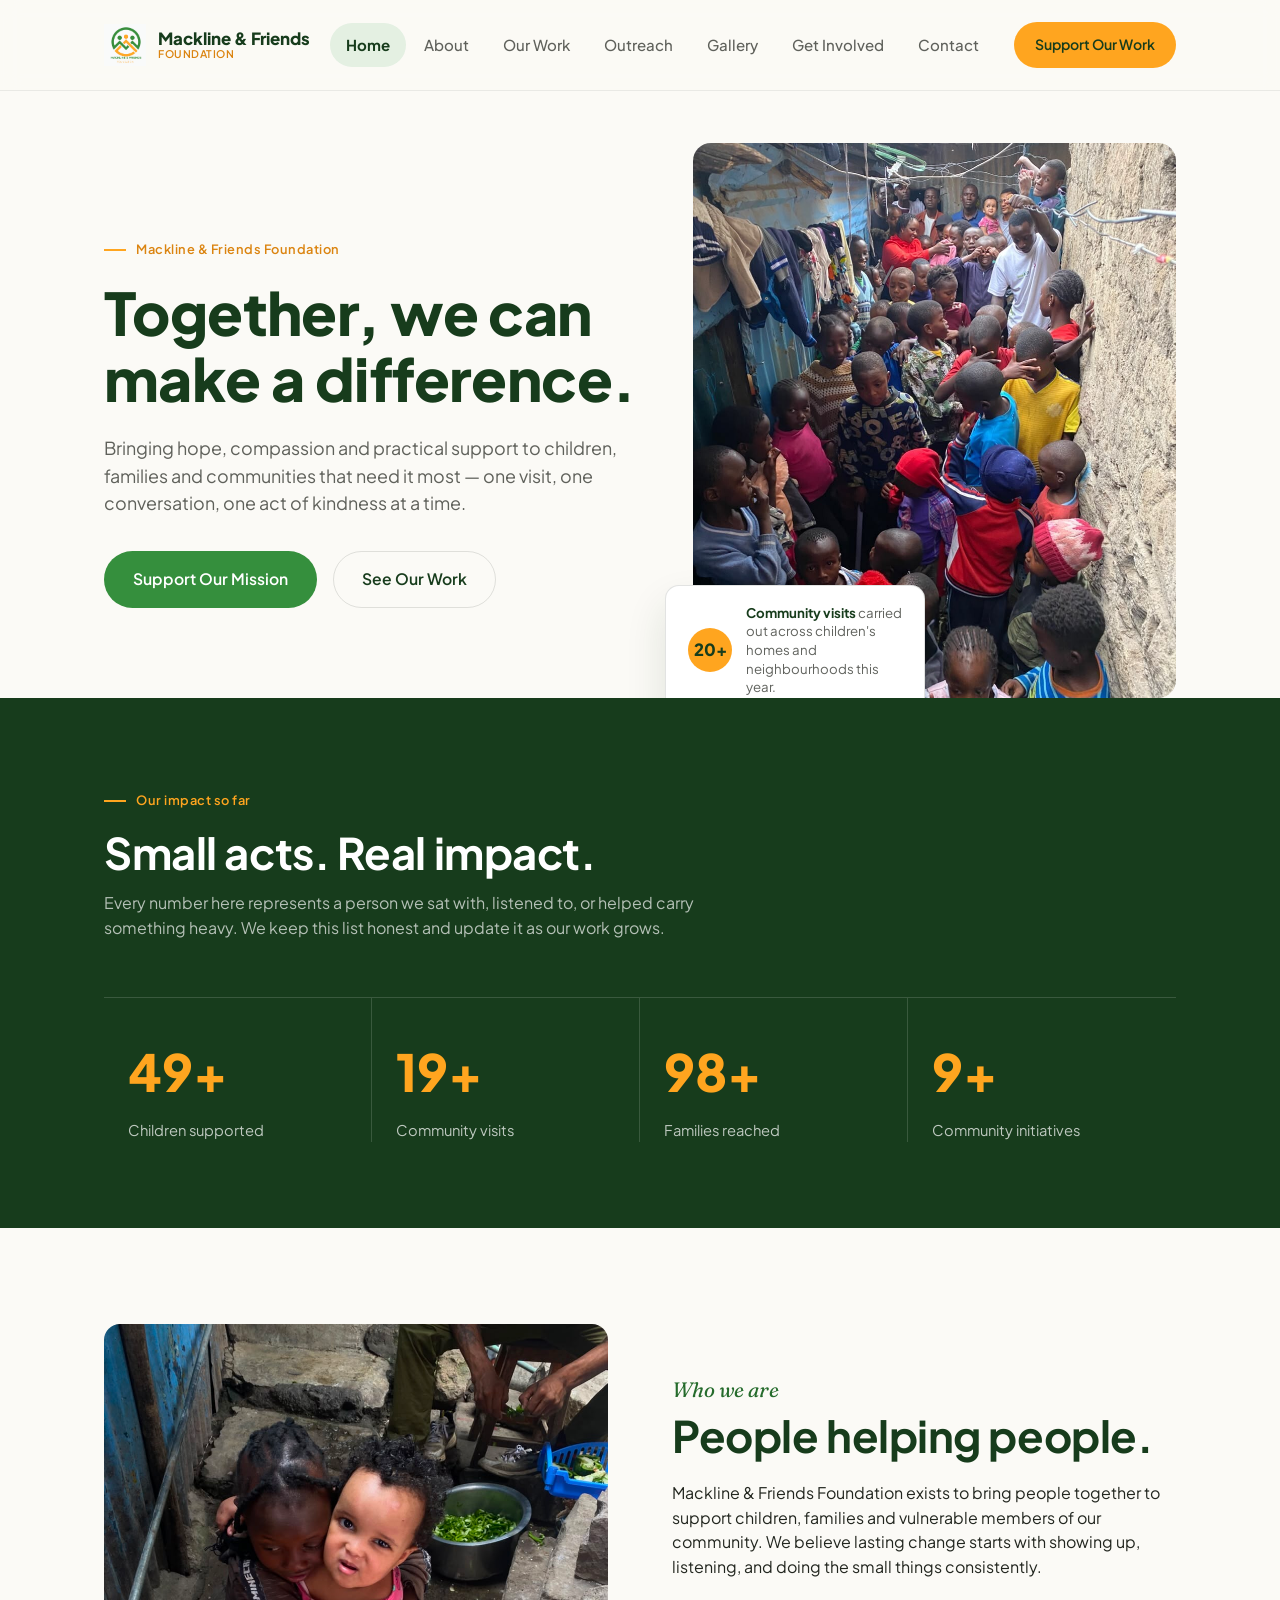
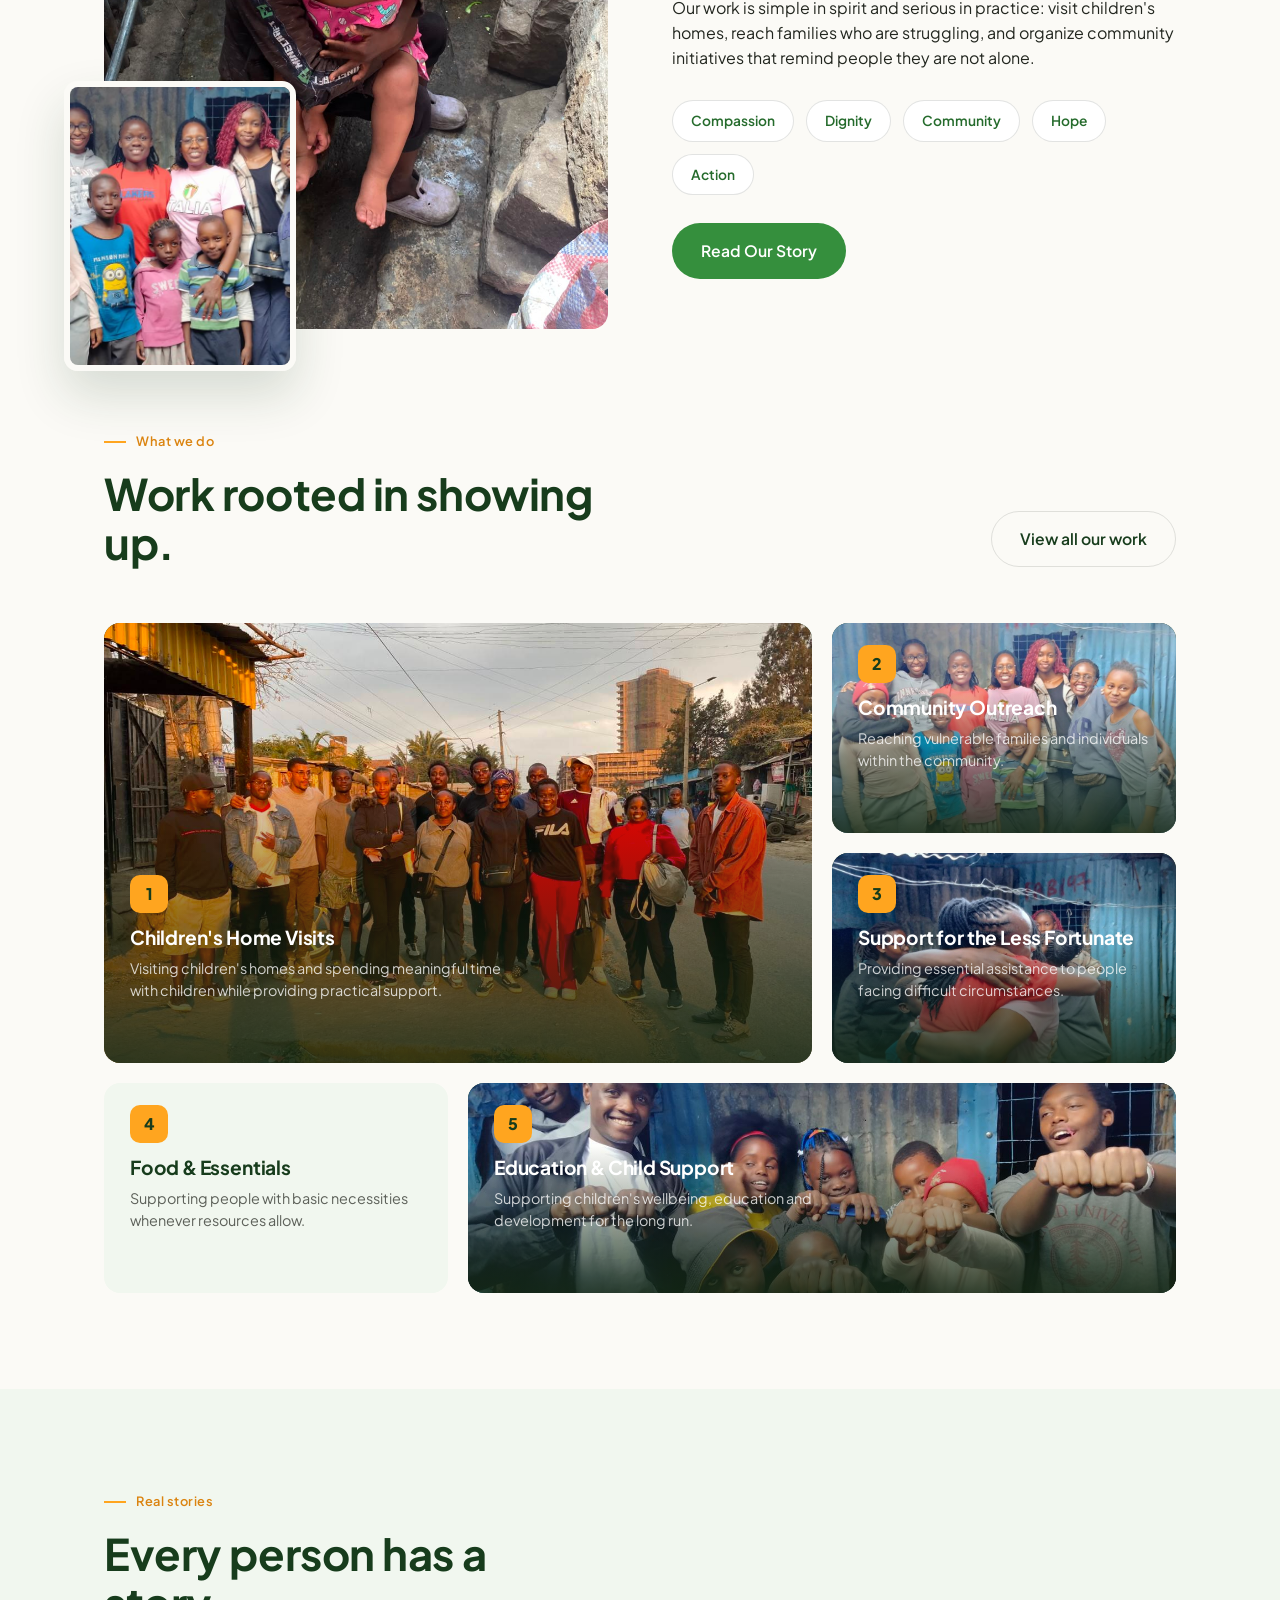
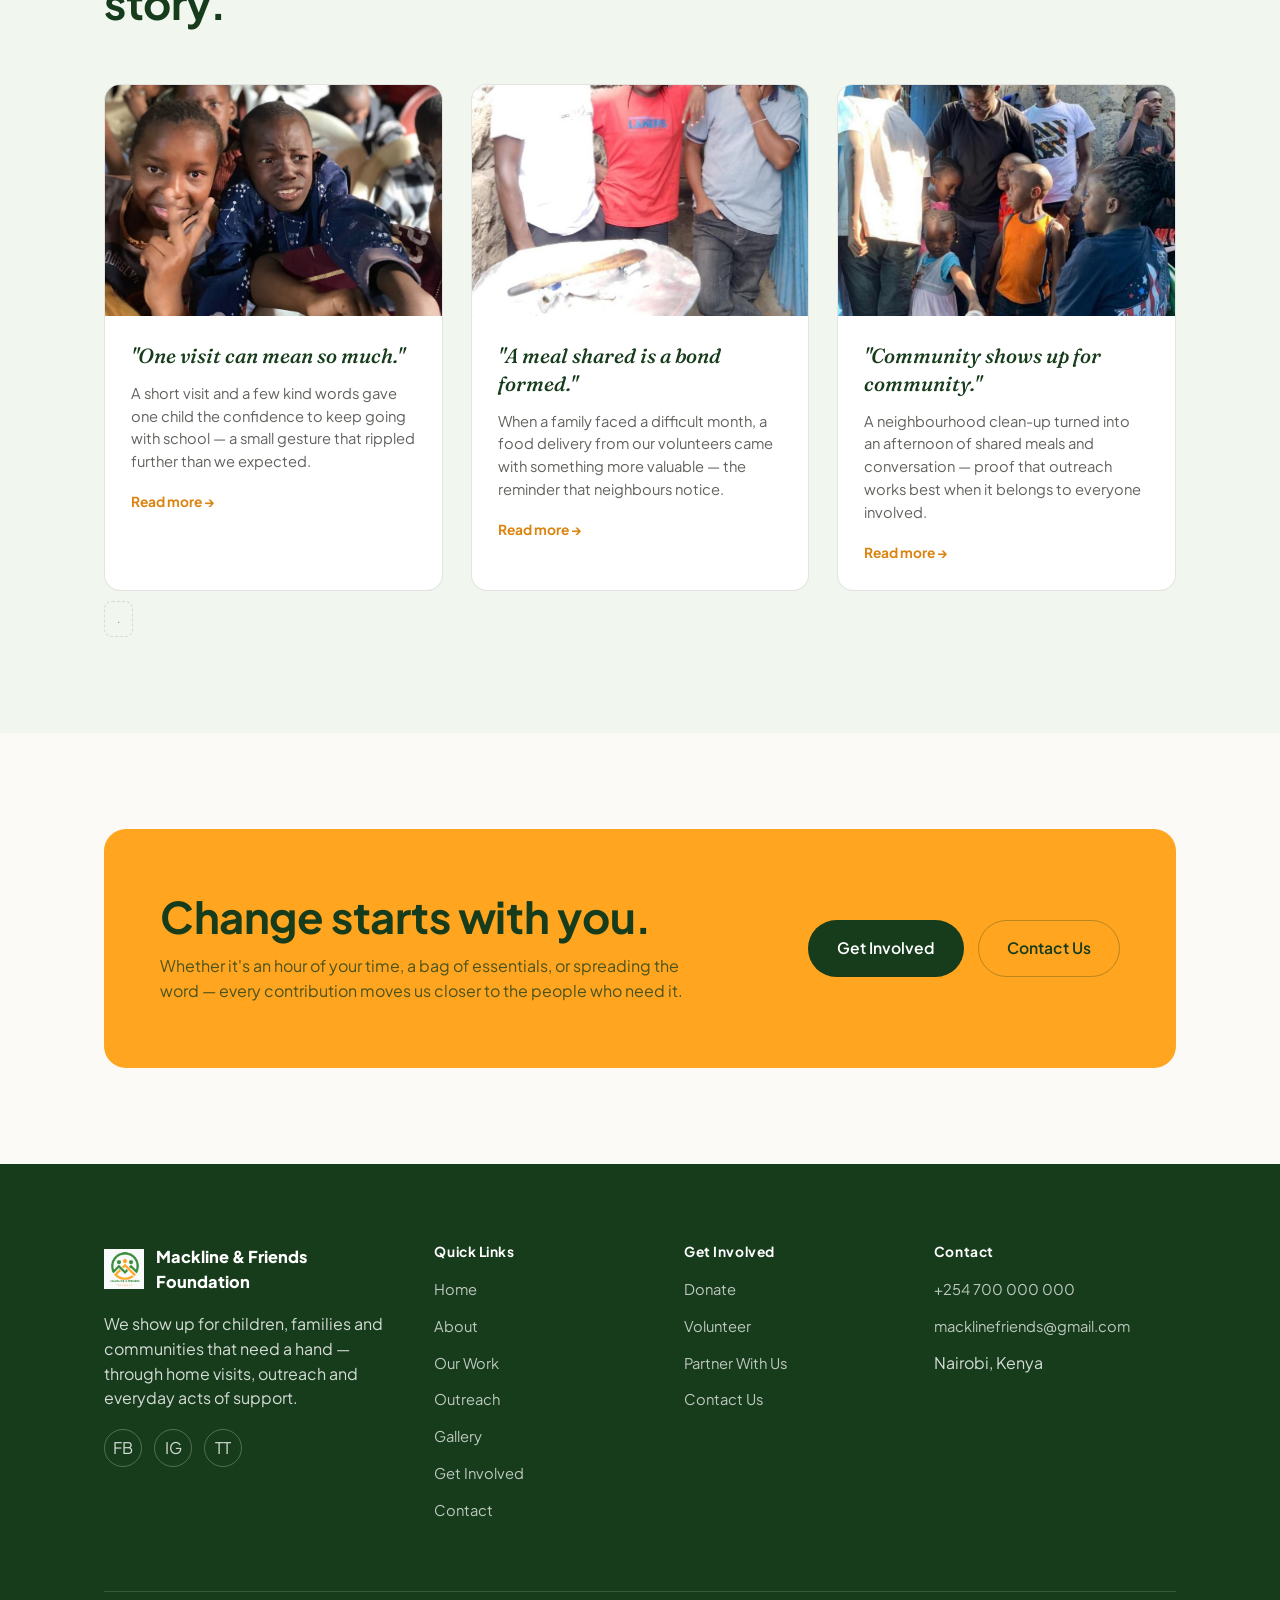
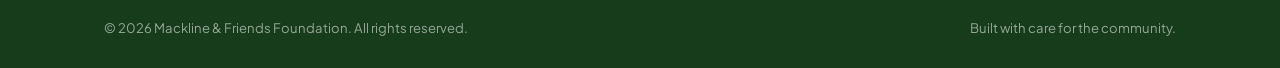
==== index.html @ 2b6ce31e "Add files via upload" ====
<!DOCTYPE html>
<html lang="en">
<head>
<meta charset="UTF-8">
<meta name="viewport" content="width=device-width, initial-scale=1.0">
<title>Mackline & Friends Foundation | Community Care in Kenya</title>
<meta name="description" content="Mackline & Friends Foundation visits children's homes, supports vulnerable families and organizes community outreach across Kenya. See how you can get involved.">
<meta property="og:title" content="Mackline & Friends Foundation | Community Care in Kenya">
<meta property="og:description" content="Mackline & Friends Foundation visits children's homes, supports vulnerable families and organizes community outreach across Kenya. See how you can get involved.">
<meta property="og:type" content="website">
<meta property="og:image" content="images/logo.png">
<link rel="icon" type="image/svg+xml" href="images/logo.png">
<link rel="preconnect" href="https://fonts.googleapis.com">
<link rel="preconnect" href="https://fonts.gstatic.com" crossorigin>
<link href="https://fonts.googleapis.com/css2?family=Plus+Jakarta+Sans:wght@400;500;600;700;800&family=Fraunces:ital,wght@0,500;1,500&display=swap" rel="stylesheet">
<link rel="stylesheet" href="css/style.css">
<link rel="stylesheet" href="css/responsive.css">
</head>
<body>
<a href="#main" class="skip-link">Skip to main content</a>
<header class="site-header">
<div class="nav-row">
<a href="index.html" class="brand" aria-label="Mackline and Friends Foundation home">
<img src="images/logo.png" alt="Mackline and Friends Foundation logo">
<span class="brand-text">Mackline &amp; Friends<small>FOUNDATION</small></span>
</a>
<nav class="nav-links" aria-label="Primary">
<a href="index.html" class="active" aria-current="page">Home</a>
<a href="about.html">About</a>
<a href="work.html">Our Work</a>
<a href="outreach.html">Outreach</a>
<a href="gallery.html">Gallery</a>
<a href="get-involved.html">Get Involved</a>
<a href="contact.html">Contact</a>

</nav>
<div class="nav-right">
<a href="get-involved.html" class="btn btn-accent btn-sm">Support Our Work</a>
<button class="hamburger" aria-label="Open menu" aria-expanded="false" aria-controls="mobile-nav">
<span></span><span></span><span></span>
</button>
</div>
</div>
</header>
<nav class="mobile-nav" id="mobile-nav" aria-label="Mobile">
<a href="index.html" class="active">Home</a>
<a href="about.html">About</a>
<a href="work.html">Our Work</a>
<a href="outreach.html">Outreach</a>
<a href="gallery.html">Gallery</a>
<a href="get-involved.html">Get Involved</a>
<a href="contact.html">Contact</a>

<a href="get-involved.html" class="btn btn-accent">Support Our Work</a>
</nav>

<main id="main">

<section class="hero">
<div class="container hero-grid">
<div class="hero-copy reveal">
<span class="eyebrow">Mackline &amp; Friends Foundation</span>
<h1>Together, we can make a difference.</h1>
<p class="lede">Bringing hope, compassion and practical support to children, families and communities that need it most &mdash; one visit, one conversation, one act of kindness at a time.</p>
<div class="hero-actions">
<a href="get-involved.html" class="btn btn-primary">Support Our Mission</a>
<a href="work.html" class="btn btn-outline">See Our Work</a>
</div>
</div>
<div class="hero-media reveal reveal-delay-1">
<div class="frame">
<img src="images/home-children.jpg" alt="Volunteers spending time with children during a community visit" loading="eager">
</div>
<div class="hero-tick">
<span class="dot">20+</span>
<p><strong>Community visits</strong> carried out across children's homes and neighbourhoods this year.</p>
</div>
</div>
</div>
</section>

<section class="stats-band">
<div class="container">
<div class="stats-head reveal">
<span class="eyebrow">Our impact so far</span>
<h2>Small acts. Real impact.</h2>
<p>Every number here represents a person we sat with, listened to, or helped carry something heavy. We keep this list honest and update it as our work grows.</p>
</div>
<div class="stats-grid">
<div class="stat reveal"><div class="num"><span data-count="50" data-suffix="+">0</span></div><div class="label">Children supported</div></div>
<div class="stat reveal reveal-delay-1"><div class="num"><span data-count="20" data-suffix="+">0</span></div><div class="label">Community visits</div></div>
<div class="stat reveal reveal-delay-2"><div class="num"><span data-count="100" data-suffix="+">0</span></div><div class="label">Families reached</div></div>
<div class="stat reveal reveal-delay-3"><div class="num"><span data-count="10" data-suffix="+">0</span></div><div class="label">Community initiatives</div></div>
</div>
</div>
</section>

<section class="section-pad">
<div class="container split media-right">
<div class="split-media reveal">
<div class="img-a"><img src="images/who we are.jpeg" alt="Foundation volunteers sitting together with children"></div>
<div class="img-b"><img src="images/about secondary.jpeg" alt="Volunteer distributing supplies in the community"></div>
</div>
<div class="split-copy reveal reveal-delay-1">
<span class="kicker">Who we are</span>
<h2>People helping people.</h2>
<p>Mackline &amp; Friends Foundation exists to bring people together to support children, families and vulnerable members of our community. We believe lasting change starts with showing up, listening, and doing the small things consistently.</p>
<p>Our work is simple in spirit and serious in practice: visit children's homes, reach families who are struggling, and organize community initiatives that remind people they are not alone.</p>
<div class="values-row">
<span class="value-chip">Compassion</span>
<span class="value-chip">Dignity</span>
<span class="value-chip">Community</span>
<span class="value-chip">Hope</span>
<span class="value-chip">Action</span>
</div>
<a href="about.html" class="btn btn-primary">Read Our Story</a>
</div>
</div>
</section>

<section class="section-pad" style="padding-top:0;">
<div class="container">
<div class="section-head reveal">
<div>
<span class="eyebrow">What we do</span>
<h2>Work rooted in showing up.</h2>
</div>
<a href="work.html" class="btn btn-outline">View all our work</a>
</div>
<div class="work-grid reveal reveal-delay-1">
<a href="outreach.html" class="work-card span-4 tall">
<img src="images/childrens home visit.jpg" alt="Volunteer visiting a children's home">
<div class="wc-inner">
<div class="wc-icon">1</div>
<h3>Children's Home Visits</h3>
<p>Visiting children's homes and spending meaningful time with children while providing practical support.</p>
<span class="wc-link">Learn more &rarr;</span>
</div>
</a>
<a href="work.html" class="work-card span-2">
<img src="images/community outreach one.jpeg" alt="Community outreach gathering">
<div class="wc-inner">
<div class="wc-icon">2</div>
<h3>Community Outreach</h3>
<p>Reaching vulnerable families and individuals within the community.</p>
<span class="wc-link">Learn more &rarr;</span>
</div>
</a>
<a href="work.html" class="work-card span-2">
<img src="images/support for the.jpeg" alt="Volunteer supporting a family">
<div class="wc-inner">
<div class="wc-icon">3</div>
<h3>Support for the Less Fortunate</h3>
<p>Providing essential assistance to people facing difficult circumstances.</p>
<span class="wc-link">Learn more &rarr;</span>
</div>
</a>
<a href="work.html" class="work-card span-2 light">
<div class="wc-inner">
<div class="wc-icon">4</div>
<h3>Food &amp; Essentials</h3>
<p>Supporting people with basic necessities whenever resources allow.</p>
<span class="wc-link">Learn more &rarr;</span>
</div>
</a>
<a href="work.html" class="work-card span-4">
<img src="images/education.jpeg" alt="Children studying together">
<div class="wc-inner">
<div class="wc-icon">5</div>
<h3>Education &amp; Child Support</h3>
<p>Supporting children's wellbeing, education and development for the long run.</p>
<span class="wc-link">Learn more &rarr;</span>
</div>
</a>
</div>
</div>
</section>

<section class="section-pad" style="background:var(--green-050); padding-top:96px;">
<div class="container">
<div class="section-head reveal">
<div>
<span class="eyebrow">Real stories</span>
<h2>Every person has a story.</h2>
</div>
</div>
<div class="stories reveal reveal-delay-1">
<article class="story-card">
<div class="story-img"><img src="images/school supply.jpeg" alt="A child receiving school supplies"></div>
<div class="story-body">
<p class="story-quote voice">"One visit can mean so much."</p>
<p class="story-text">A short visit and a few kind words gave one child the confidence to keep going with school &mdash; a small gesture that rippled further than we expected.</p>
<a href="outreach.html" class="story-read">Read more &rarr;</a>
</div>
</article>
<article class="story-card">
<div class="story-img"><img src="images/food.jpeg" alt="Volunteers delivering food supplies"></div>
<div class="story-body">
<p class="story-quote voice">"A meal shared is a bond formed."</p>
<p class="story-text">When a family faced a difficult month, a food delivery from our volunteers came with something more valuable &mdash; the reminder that neighbours notice.</p>
<a href="outreach.html" class="story-read">Read more &rarr;</a>
</div>
</article>
<article class="story-card">
<div class="story-img"><img src="images/members.jpeg" alt="Community members at an outreach event"></div>
<div class="story-body">
<p class="story-quote voice">"Community shows up for community."</p>
<p class="story-text">A neighbourhood clean-up turned into an afternoon of shared meals and conversation &mdash; proof that outreach works best when it belongs to everyone involved.</p>
<a href="outreach.html" class="story-read">Read more &rarr;</a>
</div>
</article>
</div>
<p class="placeholder-note">.</p>
</div>
</section>

<section class="section-pad">
<div class="container">
<div class="cta-band reveal">
<div>
<h2>Change starts with you.</h2>
<p>Whether it's an hour of your time, a bag of essentials, or spreading the word &mdash; every contribution moves us closer to the people who need it.</p>
</div>
<div class="cta-band-actions">
<a href="get-involved.html" class="btn btn-primary">Get Involved</a>
<a href="contact.html" class="btn btn-outline">Contact Us</a>
</div>
</div>
</div>
</section>

</main>
<footer class="site-footer">
<div class="container">
<div class="footer-grid">
<div>
<div class="footer-brand">
<img src="images/logo.png" alt="Mackline and Friends Foundation logo">
<span>Mackline &amp; Friends Foundation</span>
</div>
<p>We show up for children, families and communities that need a hand &mdash; through home visits, outreach and everyday acts of support.</p>
<div class="footer-social">
<a href="https://www.facebook.com/profile.php?id=61593117765212" aria-label="Facebook">FB</a>
<a href="https://www.instagram.com/macklineandfriends/?hl=en" aria-label="Instagram">IG</a>
<a href="https://www.tiktok.com/@mackline.friends" aria-label="TikTok">TT</a>
</div>
</div>
<div class="footer-col">
<h4>Quick Links</h4>
<ul>
<li><a href="index.html">Home</a></li>
<li><a href="about.html">About</a></li>
<li><a href="work.html">Our Work</a></li>
<li><a href="outreach.html">Outreach</a></li>
<li><a href="gallery.html">Gallery</a></li>
<li><a href="get-involved.html">Get Involved</a></li>
<li><a href="contact.html">Contact</a></li>
</ul>
</div>
<div class="footer-col">
<h4>Get Involved</h4>
<ul>
<li><a href="get-involved.html">Donate</a></li>
<li><a href="get-involved.html">Volunteer</a></li>
<li><a href="get-involved.html">Partner With Us</a></li>
<li><a href="contact.html">Contact Us</a></li>
</ul>
</div>
<div class="footer-col">
<h4>Contact</h4>
<ul>
<li><a href="tel:+254700000000">+254 700 000 000</a></li>
<li><a href="mailto:macklinefriends@gmail.com">macklinefriends@gmail.com</a></li>
<li>Nairobi, Kenya</li>
</ul>
</div>
</div>
<div class="footer-bottom">
<span>&copy; 2026 Mackline &amp; Friends Foundation. All rights reserved.</span>
<span>Built with care for the community.</span>
</div>
</div>
</footer>
<script src="js/main.js"></script>
<script src="js/animations.js"></script>
</body>
</html>
---- css/style.css ----
/* ==========================================================================
   MACKLINE & FRIENDS FOUNDATION — DESIGN SYSTEM
   ========================================================================== */

:root{
  /* Brand colors, drawn from the foundation logo */
  --green-900:#173C1C;
  --green-700:#256B2C;
  --green:#358F3D;
  --green-500:#4CA854;
  --green-100:#E4F0E2;
  --green-050:#F1F7EF;

  --orange:#FFA51F;
  --orange-600:#DB8410;
  --orange-100:#FFF0DA;

  --cream:#FBFAF6;
  --white:#FFFFFF;
  --charcoal:#22261F;
  --charcoal-70:rgba(34,38,31,.72);
  --charcoal-55:rgba(34,38,31,.56);
  --line:rgba(34,38,31,.13);
  --line-soft:rgba(34,38,31,.08);

  --font: 'Plus Jakarta Sans', -apple-system, BlinkMacSystemFont, 'Segoe UI', sans-serif;
  --font-voice: 'Fraunces', Georgia, serif;

  --container: 1200px;
  --gutter: clamp(24px, 5vw, 64px);

  --ease: cubic-bezier(.22,.68,.24,1);
}

*,*::before,*::after{ box-sizing:border-box; }
html{ scroll-behavior:smooth; }
@media (prefers-reduced-motion: reduce){
  html{ scroll-behavior:auto; }
  *,*::before,*::after{ animation-duration:.001ms !important; animation-iteration-count:1 !important; transition-duration:.001ms !important; scroll-behavior:auto !important; }
}

body{
  margin:0;
  font-family:var(--font);
  color:var(--charcoal);
  background:var(--cream);
  -webkit-font-smoothing:antialiased;
  line-height:1.55;
}

img{ max-width:100%; display:block; }
a{ color:inherit; text-decoration:none; }
button{ font-family:inherit; cursor:pointer; }
ul{ list-style:none; margin:0; padding:0; }

.container{
  max-width:var(--container);
  margin:0 auto;
  padding:0 var(--gutter);
}

/* Focus states — accessibility */
a:focus-visible,
button:focus-visible,
input:focus-visible,
textarea:focus-visible,
select:focus-visible{
  outline:2px solid var(--green);
  outline-offset:3px;
  border-radius:2px;
}

.skip-link{
  position:absolute;
  left:-999px;
  top:0;
  background:var(--green-900);
  color:var(--white);
  padding:12px 20px;
  z-index:999;
}
.skip-link:focus{ left:12px; top:12px; }

/* ---------- Typography ---------- */
h1,h2,h3,h4{
  margin:0;
  font-weight:700;
  letter-spacing:-0.01em;
  color:var(--green-900);
  line-height:1.12;
}
h1{ font-size:clamp(2.4rem, 4.6vw, 4.1rem); font-weight:800; }
h2{ font-size:clamp(1.9rem, 3.4vw, 2.75rem); }
h3{ font-size:1.35rem; }
p{ margin:0; }

.lede{
  font-size:clamp(1.05rem, 1.4vw, 1.2rem);
  color:var(--charcoal-70);
  max-width:52ch;
}

.eyebrow{
  display:inline-flex;
  align-items:center;
  gap:10px;
  font-size:.8rem;
  font-weight:600;
  letter-spacing:.04em;
  color:var(--orange-600);
  margin-bottom:18px;
}
.eyebrow::before{
  content:"";
  width:22px;
  height:2px;
  background:var(--orange);
  display:inline-block;
}

.voice{
  font-family:var(--font-voice);
  font-weight:500;
  font-style:italic;
  color:var(--green-900);
}

/* ---------- Buttons ---------- */
.btn{
  display:inline-flex;
  align-items:center;
  gap:10px;
  padding:15px 28px;
  border-radius:999px;
  font-weight:600;
  font-size:.98rem;
  border:1.5px solid transparent;
  transition:transform .25s var(--ease), background .25s var(--ease), border-color .25s var(--ease), color .25s var(--ease);
  white-space:nowrap;
}
.btn-primary{
  background:var(--green);
  color:var(--white);
}
.btn-primary:hover{ background:var(--green-700); transform:translateY(-2px); }

.btn-accent{
  background:var(--orange);
  color:var(--green-900);
}
.btn-accent:hover{ background:var(--orange-600); color:var(--white); transform:translateY(-2px); }

.btn-outline{
  background:transparent;
  color:var(--green-900);
  border-color:var(--line);
}
.btn-outline:hover{ border-color:var(--green); color:var(--green-700); }

.btn-ghost-light{
  background:transparent;
  color:var(--white);
  border-color:rgba(255,255,255,.5);
}
.btn-ghost-light:hover{ border-color:#fff; background:rgba(255,255,255,.1); }

.btn-sm{ padding:11px 20px; font-size:.88rem; }

/* ---------- Header / Nav ---------- */
.site-header{
  position:sticky;
  top:0;
  z-index:200;
  background:rgba(251,250,246,.9);
  backdrop-filter:blur(10px);
  border-bottom:1px solid var(--line-soft);
  transition:padding .3s var(--ease), box-shadow .3s var(--ease);
}
.site-header.scrolled{
  box-shadow:0 6px 24px rgba(23,60,28,.06);
}
.nav-row{
  display:flex;
  align-items:center;
  justify-content:space-between;
  padding:22px var(--gutter);
  max-width:var(--container);
  margin:0 auto;
  transition:padding .3s var(--ease);
}
.site-header.scrolled .nav-row{ padding-top:13px; padding-bottom:13px; }

.brand{
  display:flex;
  align-items:center;
  gap:12px;
  font-weight:800;
  font-size:1.05rem;
  color:var(--green-900);
}
.brand img{ height:42px; width:auto; transition:height .3s var(--ease); }
.site-header.scrolled .brand img{ height:34px; }
.brand-text{ line-height:1.15; }
.brand-text small{ display:block; font-size:.66rem; font-weight:600; letter-spacing:.05em; color:var(--orange-600); }

.nav-links{
  display:flex;
  align-items:center;
  gap:2px;
}
.nav-links a{
  padding:10px 16px;
  font-size:.94rem;
  font-weight:500;
  color:var(--charcoal-70);
  border-radius:999px;
  position:relative;
  transition:color .25s var(--ease), background .25s var(--ease);
}
.nav-links a:hover{ color:var(--green-900); background:var(--green-050); }
.nav-links a.active{ color:var(--green-900); font-weight:700; background:var(--green-100); }

.nav-right{ display:flex; align-items:center; gap:18px; }

.hamburger{
  display:none;
  flex-direction:column;
  justify-content:center;
  gap:5px;
  width:44px; height:44px;
  border:1px solid var(--line);
  border-radius:10px;
  background:var(--white);
}
.hamburger span{
  width:20px; height:2px; background:var(--green-900);
  margin:0 auto;
  transition:transform .3s var(--ease), opacity .3s var(--ease);
}
.hamburger.open span:nth-child(1){ transform:translateY(7px) rotate(45deg); }
.hamburger.open span:nth-child(2){ opacity:0; }
.hamburger.open span:nth-child(3){ transform:translateY(-7px) rotate(-45deg); }

.mobile-nav{
  display:none;
  position:fixed;
  inset:0;
  z-index:190;
  background:var(--green-900);
  transform:translateX(100%);
  transition:transform .45s var(--ease);
  padding:110px 36px 40px;
}
.mobile-nav.open{ transform:translateX(0); }
.mobile-nav a{
  display:block;
  font-size:1.6rem;
  font-weight:700;
  color:var(--white);
  padding:14px 0;
  border-bottom:1px solid rgba(255,255,255,.12);
  opacity:0;
  transform:translateY(14px);
  transition:opacity .5s var(--ease), transform .5s var(--ease);
}
.mobile-nav.open a{ opacity:1; transform:translateY(0); }
.mobile-nav a:nth-child(1){ transition-delay:.06s; }
.mobile-nav a:nth-child(2){ transition-delay:.11s; }
.mobile-nav a:nth-child(3){ transition-delay:.16s; }
.mobile-nav a:nth-child(4){ transition-delay:.21s; }
.mobile-nav a:nth-child(5){ transition-delay:.26s; }
.mobile-nav a:nth-child(6){ transition-delay:.31s; }
.mobile-nav a:nth-child(7){ transition-delay:.36s; }
.mobile-nav .btn{ margin-top:24px; }

/* ---------- Reveal on scroll ---------- */
.reveal{
  opacity:0;
  transform:translateY(28px);
  transition:opacity .8s var(--ease), transform .8s var(--ease);
}
.reveal.in{ opacity:1; transform:translateY(0); }
.reveal-delay-1{ transition-delay:.1s; }
.reveal-delay-2{ transition-delay:.2s; }
.reveal-delay-3{ transition-delay:.3s; }

/* ---------- Page hero (interior pages) ---------- */
.page-hero{
  padding:64px 0 56px;
  border-bottom:1px solid var(--line-soft);
  background:
    radial-gradient(520px 260px at 92% -10%, var(--green-100), transparent 70%);
}
.page-hero .eyebrow{ margin-bottom:14px; }
.page-hero h1{ max-width:16ch; }
.page-hero .lede{ margin-top:18px; }
.breadcrumb{
  display:flex; gap:8px; align-items:center;
  font-size:.85rem; color:var(--charcoal-55); margin-bottom:22px;
}
.breadcrumb a:hover{ color:var(--green-700); }

/* ---------- Section spacing rhythm ---------- */
section{ position:relative; }
.section-pad{ padding:96px 0; }
.section-pad-sm{ padding:64px 0; }
.section-pad-lg{ padding:130px 0; }

.section-head{
  display:flex;
  align-items:flex-end;
  justify-content:space-between;
  gap:40px;
  margin-bottom:56px;
  flex-wrap:wrap;
}
.section-head h2{ max-width:16ch; }
.section-head .lede{ margin-top:14px; }

.divider{
  height:1px;
  background:linear-gradient(90deg, var(--line), transparent 80%);
  margin:0 0;
}

/* ---------- HERO (home) ---------- */
.hero{
  padding:52px 0 0;
  overflow:hidden;
}
.hero-grid{
  display:grid;
  grid-template-columns:1.05fr .95fr;
  gap:56px;
  align-items:center;
}
.hero-copy h1{ margin-top:2px; }
.hero-copy .lede{ margin:22px 0 34px; }
.hero-actions{ display:flex; gap:16px; flex-wrap:wrap; }

.hero-media{ position:relative; }
.hero-media .frame{
  position:relative;
  border-radius:18px;
  overflow:hidden;
  aspect-ratio:4/4.6;
}
.hero-media .frame img{ width:100%; height:100%; object-fit:cover; }
.hero-tick{
  position:absolute;
  bottom:-18px; left:-28px;
  background:var(--white);
  border:1px solid var(--line);
  border-radius:14px;
  padding:18px 22px;
  box-shadow:0 20px 40px rgba(23,60,28,.12);
  display:flex; align-items:center; gap:14px;
  max-width:260px;
}
.hero-tick .dot{
  width:44px; height:44px; border-radius:50%;
  background:var(--orange);
  flex-shrink:0;
  display:flex; align-items:center; justify-content:center;
  font-weight:800; color:var(--green-900); font-size:1.05rem;
}
.hero-tick p{ font-size:.83rem; color:var(--charcoal-70); line-height:1.4; }
.hero-tick strong{ color:var(--green-900); }

.hero-mark{
  position:absolute;
  top:26px; right:-14px;
  width:96px; height:96px;
  opacity:.9;
}

/* ---------- Stats ---------- */
.stats-band{
  background:var(--green-900);
  color:var(--white);
  padding:86px 0;
  position:relative;
}
.stats-head{ max-width:640px; margin-bottom:56px; }
.stats-head .eyebrow{ color:var(--orange); }
.stats-head .eyebrow::before{ background:var(--orange); }
.stats-head h2{ color:var(--white); }
.stats-head p{ color:rgba(255,255,255,.68); margin-top:14px; }

.stats-grid{
  display:grid;
  grid-template-columns:repeat(4,1fr);
  gap:0;
  border-top:1px solid rgba(255,255,255,.15);
}
.stat{
  padding:34px 24px 0;
  border-right:1px solid rgba(255,255,255,.15);
}
.stat:last-child{ border-right:none; }
.stat .num{
  font-size:clamp(2.4rem,4vw,3.4rem);
  font-weight:800;
  color:var(--orange);
  display:flex;
  align-items:baseline;
  gap:2px;
}
.stat .label{
  margin-top:8px;
  font-size:.92rem;
  color:rgba(255,255,255,.72);
}

/* ---------- About / editorial split ---------- */
.split{
  display:grid;
  grid-template-columns:1fr 1fr;
  gap:64px;
  align-items:center;
}
.split-media{ position:relative; }
.split-media .img-a{
  border-radius:16px;
  overflow:hidden;
  aspect-ratio:5/6;
}
.split-media .img-a img{ width:100%; height:100%; object-fit:cover; }
.split-media .img-b{
  position:absolute;
  width:46%;
  border-radius:14px;
  overflow:hidden;
  border:6px solid var(--cream);
  box-shadow:0 24px 50px rgba(23,60,28,.16);
  aspect-ratio:4/5;
}
.split-media .img-b img{ width:100%; height:100%; object-fit:cover; }
.split.media-right .img-b{ bottom:-42px; left:-40px; }
.split.media-left .img-b{ bottom:-42px; right:-40px; }

.split-copy .kicker{
  font-family:var(--font-voice);
  font-style:italic;
  font-size:1.3rem;
  color:var(--green-700);
  margin-bottom:6px;
  display:block;
}
.split-copy h2{ margin-bottom:20px; }
.split-copy p + p{ margin-top:16px; }
.split-copy .btn{ margin-top:28px; }

.values-row{
  display:flex;
  flex-wrap:wrap;
  gap:12px;
  margin-top:30px;
}
.value-chip{
  border:1px solid var(--line);
  border-radius:999px;
  padding:9px 18px;
  font-size:.86rem;
  font-weight:600;
  color:var(--green-700);
  background:var(--white);
}

/* ---------- Editorial work grid ---------- */
.work-grid{
  display:grid;
  grid-template-columns:repeat(6,1fr);
  grid-auto-rows:210px;
  gap:20px;
}
.work-card{
  position:relative;
  border-radius:16px;
  overflow:hidden;
  background:var(--green-900);
  color:var(--white);
  padding:26px;
  display:flex;
  flex-direction:column;
  justify-content:flex-end;
}
.work-card img{
  position:absolute; inset:0; width:100%; height:100%; object-fit:cover;
  transition:transform .7s var(--ease);
}
.work-card::after{
  content:"";
  position:absolute; inset:0;
  background:linear-gradient(180deg, rgba(23,60,28,0) 30%, rgba(20,40,20,.86) 100%);
}
.work-card:hover img{ transform:scale(1.06); }
.work-card .wc-inner{ position:relative; z-index:2; }
.work-card .wc-icon{
  width:38px; height:38px; border-radius:10px;
  background:var(--orange);
  display:flex; align-items:center; justify-content:center;
  margin-bottom:14px;
  color:var(--green-900);
  font-weight:800;
}
.work-card h3{ color:var(--white); font-size:1.2rem; margin-bottom:8px; }
.work-card p{ color:rgba(255,255,255,.78); font-size:.9rem; max-width:34ch; }
.work-card .wc-link{
  display:inline-flex; align-items:center; gap:6px;
  margin-top:14px; font-size:.84rem; font-weight:700; color:var(--orange);
  opacity:0; transform:translateY(6px);
  transition:opacity .3s var(--ease), transform .3s var(--ease);
}
.work-card:hover .wc-link{ opacity:1; transform:translateY(0); }

.work-card.span-4{ grid-column:span 4; }
.work-card.span-2{ grid-column:span 2; }
.work-card.span-3{ grid-column:span 3; }
.work-card.span-6{ grid-column:span 6; aspect-ratio:auto; }
.work-card.tall{ grid-row:span 2; }
.work-card.light{ background:var(--green-050); color:var(--green-900); }
.work-card.light::after{ display:none; }
.work-card.light h3{ color:var(--green-900); }
.work-card.light p{ color:var(--charcoal-70); }
.work-card.light .wc-link{ color:var(--green-700); }

/* ---------- Timeline (visits) ---------- */
.timeline{
  display:grid;
  grid-template-columns:repeat(5,1fr);
  gap:0;
  position:relative;
  margin-top:20px;
}
.timeline::before{
  content:"";
  position:absolute;
  top:22px; left:0; right:0;
  height:1px;
  background:var(--line);
}
.timeline-step{
  padding:0 20px 0 0;
  position:relative;
}
.timeline-step .t-num{
  width:44px; height:44px;
  border-radius:50%;
  background:var(--cream);
  border:1px solid var(--line);
  display:flex; align-items:center; justify-content:center;
  font-weight:800;
  color:var(--green-700);
  position:relative; z-index:2;
  margin-bottom:22px;
  transition:background .3s var(--ease), color .3s var(--ease), border-color .3s var(--ease);
}
.timeline-step.active .t-num{ background:var(--orange); color:var(--green-900); border-color:var(--orange); }
.timeline-step h4{ font-size:1.02rem; color:var(--green-900); margin-bottom:8px; font-weight:700; }
.timeline-step p{ font-size:.88rem; color:var(--charcoal-70); }

/* ---------- Story / impact cards ---------- */
.stories{
  display:grid;
  grid-template-columns:repeat(3,1fr);
  gap:28px;
}
.story-card{
  background:var(--white);
  border:1px solid var(--line);
  border-radius:16px;
  overflow:hidden;
  display:flex;
  flex-direction:column;
}
.story-card .story-img{ aspect-ratio:16/11; overflow:hidden; }
.story-card .story-img img{ width:100%; height:100%; object-fit:cover; }
.story-card .story-body{ padding:26px; }
.story-quote{
  font-family:var(--font-voice);
  font-style:italic;
  font-size:1.28rem;
  color:var(--green-900);
  line-height:1.35;
  margin-bottom:12px;
}
.story-card p.story-text{ color:var(--charcoal-70); font-size:.92rem; margin-bottom:16px; }
.story-read{ font-weight:700; font-size:.86rem; color:var(--orange-600); display:inline-flex; gap:6px; align-items:center; }
.story-read:hover{ color:var(--green-700); }

/* ---------- CTA band ---------- */
.cta-band{
  background:var(--orange);
  border-radius:22px;
  padding:64px 56px;
  display:flex;
  align-items:center;
  justify-content:space-between;
  gap:40px;
  flex-wrap:wrap;
}
.cta-band h2{ color:var(--green-900); max-width:16ch; }
.cta-band p{ margin-top:12px; color:rgba(23,60,28,.78); max-width:44ch; }
.cta-band-actions{ display:flex; gap:14px; flex-wrap:wrap; }
.cta-band .btn-primary{ background:var(--green-900); }
.cta-band .btn-primary:hover{ background:var(--green-700); }
.cta-band .btn-outline{ border-color:rgba(23,60,28,.3); color:var(--green-900); }

/* ---------- Get involved ways ---------- */
.ways-grid{
  display:grid;
  grid-template-columns:repeat(4,1fr);
  gap:1px;
  background:var(--line);
  border:1px solid var(--line);
  border-radius:16px;
  overflow:hidden;
}
.way-card{
  background:var(--white);
  padding:36px 28px;
  transition:background .3s var(--ease);
}
.way-card:hover{ background:var(--green-050); }
.way-num{ font-size:.8rem; font-weight:700; color:var(--orange-600); margin-bottom:20px; display:block; }
.way-card h3{ margin-bottom:10px; font-size:1.1rem; }
.way-card p{ font-size:.89rem; color:var(--charcoal-70); }

/* ---------- Footer ---------- */
.site-footer{
  background:var(--green-900);
  color:rgba(255,255,255,.82);
  padding:80px 0 30px;
}
.footer-grid{
  display:grid;
  grid-template-columns:1.4fr 1fr 1fr 1.2fr;
  gap:48px;
  padding-bottom:56px;
  border-bottom:1px solid rgba(255,255,255,.14);
}
.footer-brand{ display:flex; align-items:center; gap:12px; margin-bottom:18px; }
.footer-brand img{ height:40px; }
.footer-brand span{ font-weight:800; color:var(--white); font-size:1.02rem; }
.footer-col h4{ color:var(--white); font-size:.86rem; letter-spacing:.04em; margin-bottom:18px; }
.footer-col ul li{ margin-bottom:12px; }
.footer-col ul a{ font-size:.92rem; color:rgba(255,255,255,.72); transition:color .2s var(--ease); }
.footer-col ul a:hover{ color:var(--orange); }
.footer-social{ display:flex; gap:12px; margin-top:18px; }
.footer-social a{
  width:38px; height:38px; border-radius:50%;
  border:1px solid rgba(255,255,255,.25);
  display:flex; align-items:center; justify-content:center;
  transition:background .2s var(--ease), border-color .2s var(--ease);
}
.footer-social a:hover{ background:var(--orange); border-color:var(--orange); }
.footer-bottom{
  display:flex; justify-content:space-between; align-items:center;
  padding-top:26px; font-size:.82rem; color:rgba(255,255,255,.55);
  flex-wrap:wrap; gap:12px;
}

/* ---------- Donation / support section ---------- */
.support-panel{
  display:grid;
  grid-template-columns:1fr .85fr;
  gap:56px;
  align-items:center;
  background:var(--green-050);
  border-radius:22px;
  padding:56px;
}
.support-list{ margin-top:24px; display:grid; gap:12px; }
.support-list li{
  display:flex; align-items:flex-start; gap:12px;
  font-size:.94rem; color:var(--charcoal-70);
}
.support-list .chk{
  width:20px; height:20px; border-radius:50%;
  background:var(--green); color:var(--white);
  display:flex; align-items:center; justify-content:center;
  flex-shrink:0; font-size:.7rem; font-weight:800; margin-top:2px;
}
.support-note{
  background:var(--white);
  border:1px dashed var(--line);
  border-radius:14px;
  padding:22px;
  font-size:.85rem;
  color:var(--charcoal-55);
}
.support-note strong{ color:var(--green-700); display:block; margin-bottom:6px; }

/* ---------- Volunteer band ---------- */
.volunteer-band{
  display:grid;
  grid-template-columns:1fr 1fr;
  gap:0;
  border-radius:22px;
  overflow:hidden;
}
.volunteer-copy{ background:var(--green-900); color:var(--white); padding:64px 56px; display:flex; flex-direction:column; justify-content:center; }
.volunteer-copy h2{ color:var(--white); }
.volunteer-copy p{ color:rgba(255,255,255,.72); margin-top:16px; max-width:42ch; }
.volunteer-copy .btn{ margin-top:26px; align-self:flex-start; }
.volunteer-media{ position:relative; min-height:340px; }
.volunteer-media img{ width:100%; height:100%; object-fit:cover; position:absolute; inset:0; }

/* ---------- Gallery ---------- */
.gallery-filters{
  display:flex; flex-wrap:wrap; gap:10px;
  margin-bottom:40px;
}
.gfilter{
  padding:10px 20px;
  border-radius:999px;
  border:1px solid var(--line);
  font-size:.86rem; font-weight:600;
  color:var(--charcoal-70);
  background:var(--white);
  transition:all .25s var(--ease);
}
.gfilter:hover{ border-color:var(--green); color:var(--green-700); }
.gfilter.active{ background:var(--green-900); border-color:var(--green-900); color:var(--white); }

.masonry{
  columns:4 220px;
  column-gap:18px;
}
.g-item{
  break-inside:avoid;
  margin-bottom:18px;
  border-radius:12px;
  overflow:hidden;
  position:relative;
  cursor:pointer;
  background:var(--green-100);
}
.g-item img{ width:100%; display:block; transition:transform .5s var(--ease); }
.g-item:hover img{ transform:scale(1.05); }
.g-item .g-cap{
  position:absolute; left:0; right:0; bottom:0;
  padding:16px;
  background:linear-gradient(0deg, rgba(23,60,28,.85), transparent);
  color:var(--white);
  font-size:.82rem; font-weight:600;
  opacity:0; transform:translateY(8px);
  transition:opacity .3s var(--ease), transform .3s var(--ease);
}
.g-item:hover .g-cap{ opacity:1; transform:translateY(0); }
.g-item.hide{ display:none; }

.lightbox{
  position:fixed; inset:0; z-index:500;
  background:rgba(15,26,15,.94);
  display:flex; align-items:center; justify-content:center;
  opacity:0; visibility:hidden;
  transition:opacity .35s var(--ease);
  padding:40px;
}
.lightbox.open{ opacity:1; visibility:visible; }
.lightbox-inner{ max-width:900px; width:100%; text-align:center; }
.lightbox-inner img{ max-height:72vh; margin:0 auto; border-radius:10px; width:auto; }
.lightbox-cap{ color:rgba(255,255,255,.8); margin-top:16px; font-size:.92rem; }
.lightbox-close, .lightbox-prev, .lightbox-next{
  position:fixed;
  background:rgba(255,255,255,.08);
  border:1px solid rgba(255,255,255,.25);
  color:var(--white);
  border-radius:50%;
  width:48px; height:48px;
  display:flex; align-items:center; justify-content:center;
  font-size:1.1rem;
  transition:background .2s var(--ease);
}
.lightbox-close:hover, .lightbox-prev:hover, .lightbox-next:hover{ background:var(--orange); border-color:var(--orange); color:var(--green-900); }
.lightbox-close{ top:28px; right:28px; }
.lightbox-prev{ left:28px; top:50%; transform:translateY(-50%); }
.lightbox-next{ right:28px; top:50%; transform:translateY(-50%); }

/* ---------- Contact page ---------- */
.contact-grid{
  display:grid;
  grid-template-columns:.85fr 1.15fr;
  gap:56px;
}
.contact-info{ display:grid; gap:18px; align-content:start; }
.info-card{
  background:var(--white);
  border:1px solid var(--line);
  border-radius:14px;
  padding:22px 24px;
  display:flex; gap:16px; align-items:flex-start;
}
.info-card .ic{
  width:42px; height:42px; border-radius:10px;
  background:var(--green-100); color:var(--green-700);
  display:flex; align-items:center; justify-content:center;
  font-weight:800; flex-shrink:0;
}
.info-card h4{ font-size:.95rem; margin-bottom:4px; }
.info-card p{ font-size:.88rem; color:var(--charcoal-70); }

.form-card{
  background:var(--white);
  border:1px solid var(--line);
  border-radius:18px;
  padding:40px;
}
.form-row{ display:grid; grid-template-columns:1fr 1fr; gap:20px; margin-bottom:20px; }
.field{ display:flex; flex-direction:column; gap:8px; }
.field label{ font-size:.85rem; font-weight:600; color:var(--green-900); }
.field input, .field textarea{
  border:1px solid var(--line);
  border-radius:10px;
  padding:13px 15px;
  font-family:inherit;
  font-size:.94rem;
  color:var(--charcoal);
  background:var(--cream);
  transition:border-color .2s var(--ease), background .2s var(--ease);
}
.field input:focus, .field textarea:focus{
  border-color:var(--green);
  background:var(--white);
  outline:none;
}
.field textarea{ resize:vertical; min-height:130px; }
.field .err{ font-size:.78rem; color:#B8451D; display:none; }
.field.invalid input, .field.invalid textarea{ border-color:#B8451D; }
.field.invalid .err{ display:block; }
.form-status{
  margin-top:18px;
  padding:14px 18px;
  border-radius:10px;
  background:var(--green-100);
  color:var(--green-700);
  font-size:.9rem;
  font-weight:600;
  display:none;
}
.form-status.show{ display:block; }

/* ---------- Utility ---------- */
.mt-lg{ margin-top:56px; }
.text-center{ text-align:center; margin-left:auto; margin-right:auto; }
.placeholder-note{
  font-size:.72rem;
  color:var(--charcoal-55);
  background:var(--green-050);
  border:1px dashed var(--line);
  border-radius:8px;
  padding:8px 12px;
  margin-top:10px;
  display:inline-block;
}
---- css/responsive.css ----
/* ==========================================================================
   RESPONSIVE — Mackline & Friends Foundation
   Breakpoints: 1200 / 1024 / 768 / 480 / 375
   ========================================================================== */

@media (max-width:1200px){
  .work-grid{ grid-auto-rows:190px; }
  .stats-grid{ gap:0; }
}

@media (max-width:1024px){
  .hero-grid{ grid-template-columns:1fr; gap:40px; }
  .hero-media{ order:-1; }
  .hero-media .frame{ aspect-ratio:16/10; }
  .hero-tick{ left:16px; bottom:-16px; }

  .split{ grid-template-columns:1fr; gap:40px; }
  .split-media{ order:-1; }
  .split.media-right .img-b, .split.media-left .img-b{ display:none; }

  .stats-grid{ grid-template-columns:repeat(2,1fr); }
  .stat{ border-right:1px solid rgba(255,255,255,.15); border-bottom:1px solid rgba(255,255,255,.15); padding-bottom:26px; }
  .stat:nth-child(2n){ border-right:none; }

  .work-grid{ grid-template-columns:repeat(4,1fr); grid-auto-rows:200px; }
  .work-card.span-4{ grid-column:span 4; }
  .work-card.span-3{ grid-column:span 4; }
  .work-card.span-2{ grid-column:span 2; }

  .stories{ grid-template-columns:repeat(2,1fr); }
  .ways-grid{ grid-template-columns:repeat(2,1fr); }
  .footer-grid{ grid-template-columns:1fr 1fr; gap:36px; }
  .support-panel{ grid-template-columns:1fr; gap:32px; }
  .volunteer-band{ grid-template-columns:1fr; }
  .volunteer-media{ min-height:260px; order:-1; }
  .contact-grid{ grid-template-columns:1fr; }
  .masonry{ columns:3 200px; }
  .cta-band{ padding:48px 36px; }
}

@media (max-width:900px){
  .nav-links{ display:none; }
  .nav-right .btn{ display:none; }
  .hamburger{ display:flex; }
  .mobile-nav{ display:block; }
}

@media (max-width:768px){
  .section-pad{ padding:64px 0; }
  .section-pad-lg{ padding:80px 0; }
  .section-head{ flex-direction:column; align-items:flex-start; gap:16px; margin-bottom:36px; }

  .timeline{ grid-template-columns:1fr; gap:28px; }
  .timeline::before{ display:none; }
  .timeline-step{ padding-left:24px; border-left:2px solid var(--line); padding-bottom:4px; }
  .timeline-step .t-num{ margin-bottom:14px; width:36px; height:36px; font-size:.85rem; margin-left:-38px; background:var(--cream); }

  .work-grid{ grid-template-columns:1fr 1fr; grid-auto-rows:170px; }
  .work-card.span-4, .work-card.span-3, .work-card.span-2{ grid-column:span 2; }
  .work-card.tall{ grid-row:span 1; }

  .stories{ grid-template-columns:1fr; }
  .ways-grid{ grid-template-columns:1fr; }
  .footer-grid{ grid-template-columns:1fr; gap:32px; }
  .form-row{ grid-template-columns:1fr; }
  .support-panel{ padding:36px 28px; }
  .form-card{ padding:28px; }
  .masonry{ columns:2 180px; }
  .cta-band{ flex-direction:column; align-items:flex-start; text-align:left; }
}

@media (max-width:600px){
  .stats-grid{ grid-template-columns:1fr; }
  .stat{ border-right:none !important; border-bottom:1px solid rgba(255,255,255,.15); padding-bottom:22px; }
  .hero-tick{ position:static; margin-top:18px; max-width:none; }
  .volunteer-copy{ padding:44px 28px; }
}

@media (max-width:480px){
  .container{ padding:0 20px; }
  .nav-row{ padding-left:20px; padding-right:20px; }
  .hero{ padding-top:32px; }
  .work-grid{ grid-template-columns:1fr; }
  .work-card.span-4, .work-card.span-3, .work-card.span-2{ grid-column:span 1; }
  .masonry{ columns:1 100%; }
  .lightbox{ padding:16px; }
  .lightbox-prev, .lightbox-next{ width:40px; height:40px; }
  .lightbox-close{ top:16px; right:16px; width:40px; height:40px; }
  .lightbox-prev{ left:8px; }
  .lightbox-next{ right:8px; }
  .cta-band{ padding:32px 22px; border-radius:16px; }
  .support-panel, .form-card{ padding:24px 20px; }
}

@media (max-width:375px){
  h1{ font-size:2.1rem; }
  .btn{ padding:13px 22px; font-size:.92rem; }
}
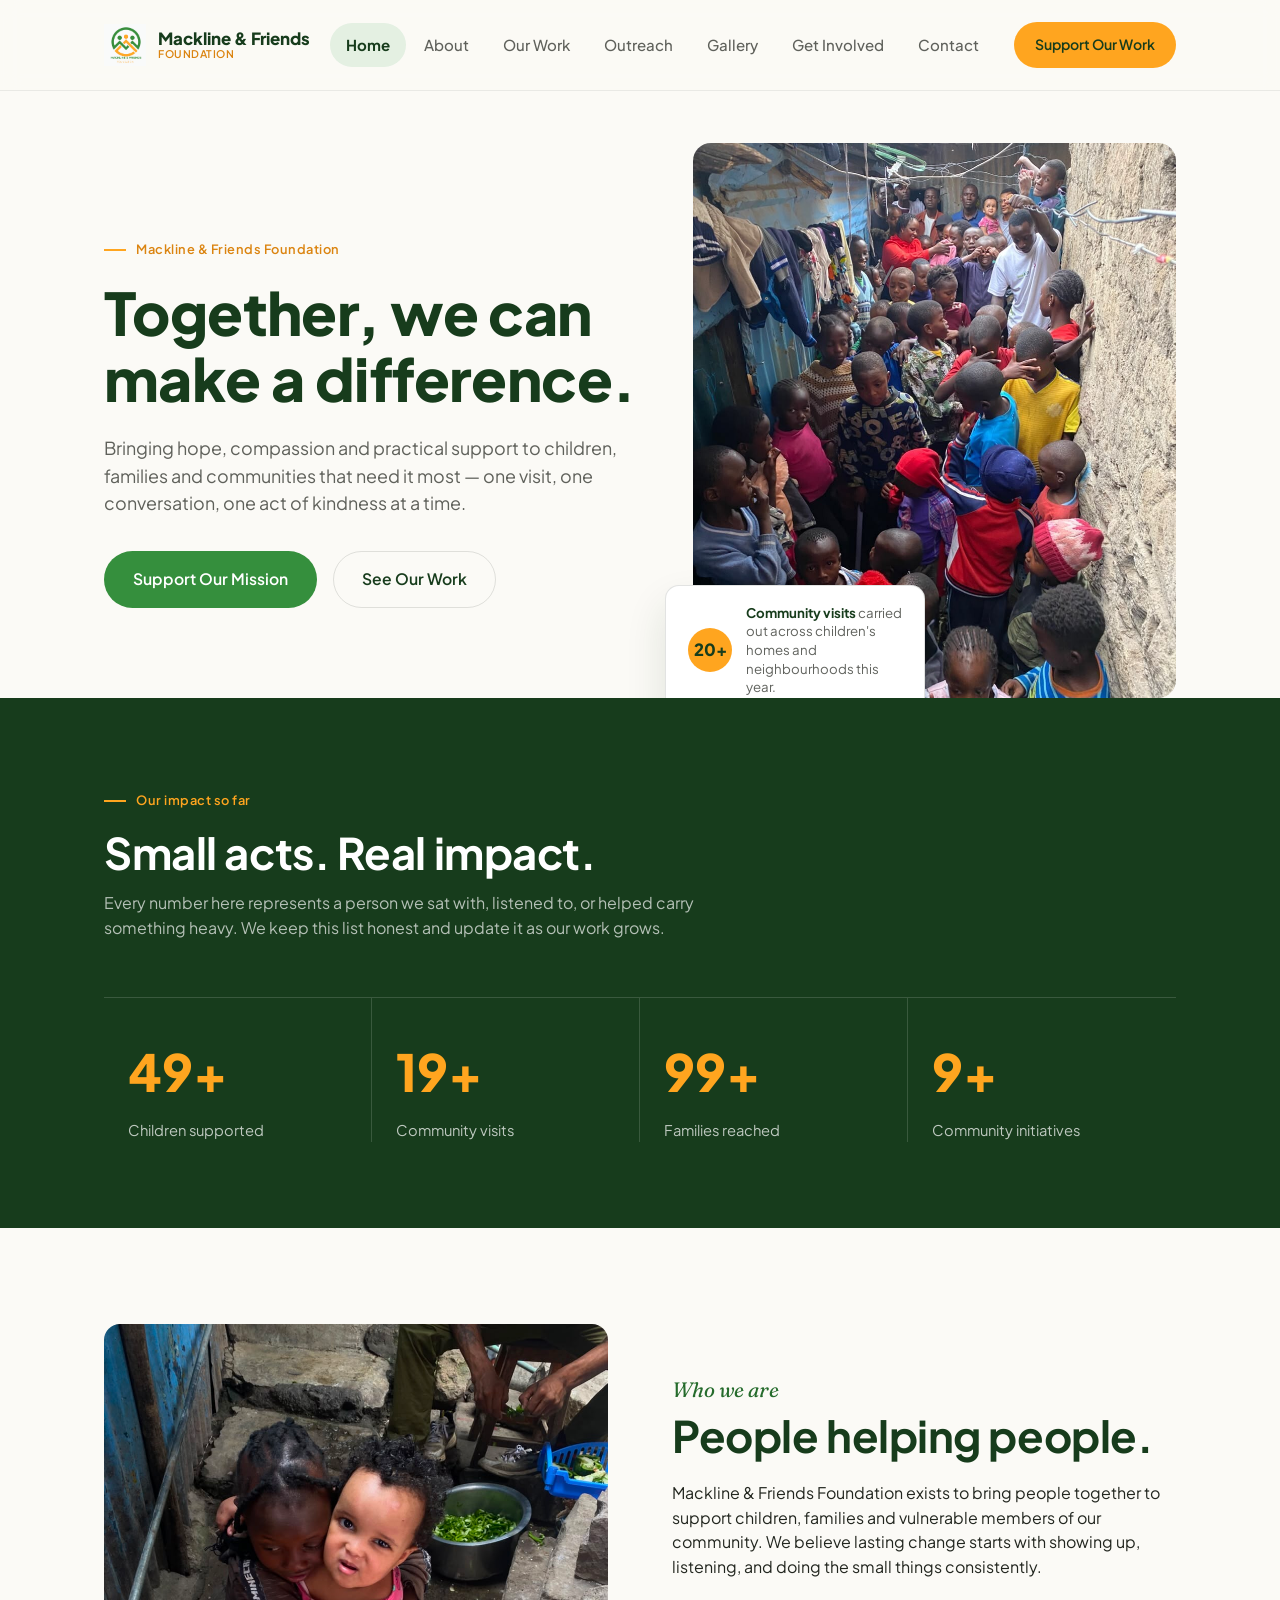
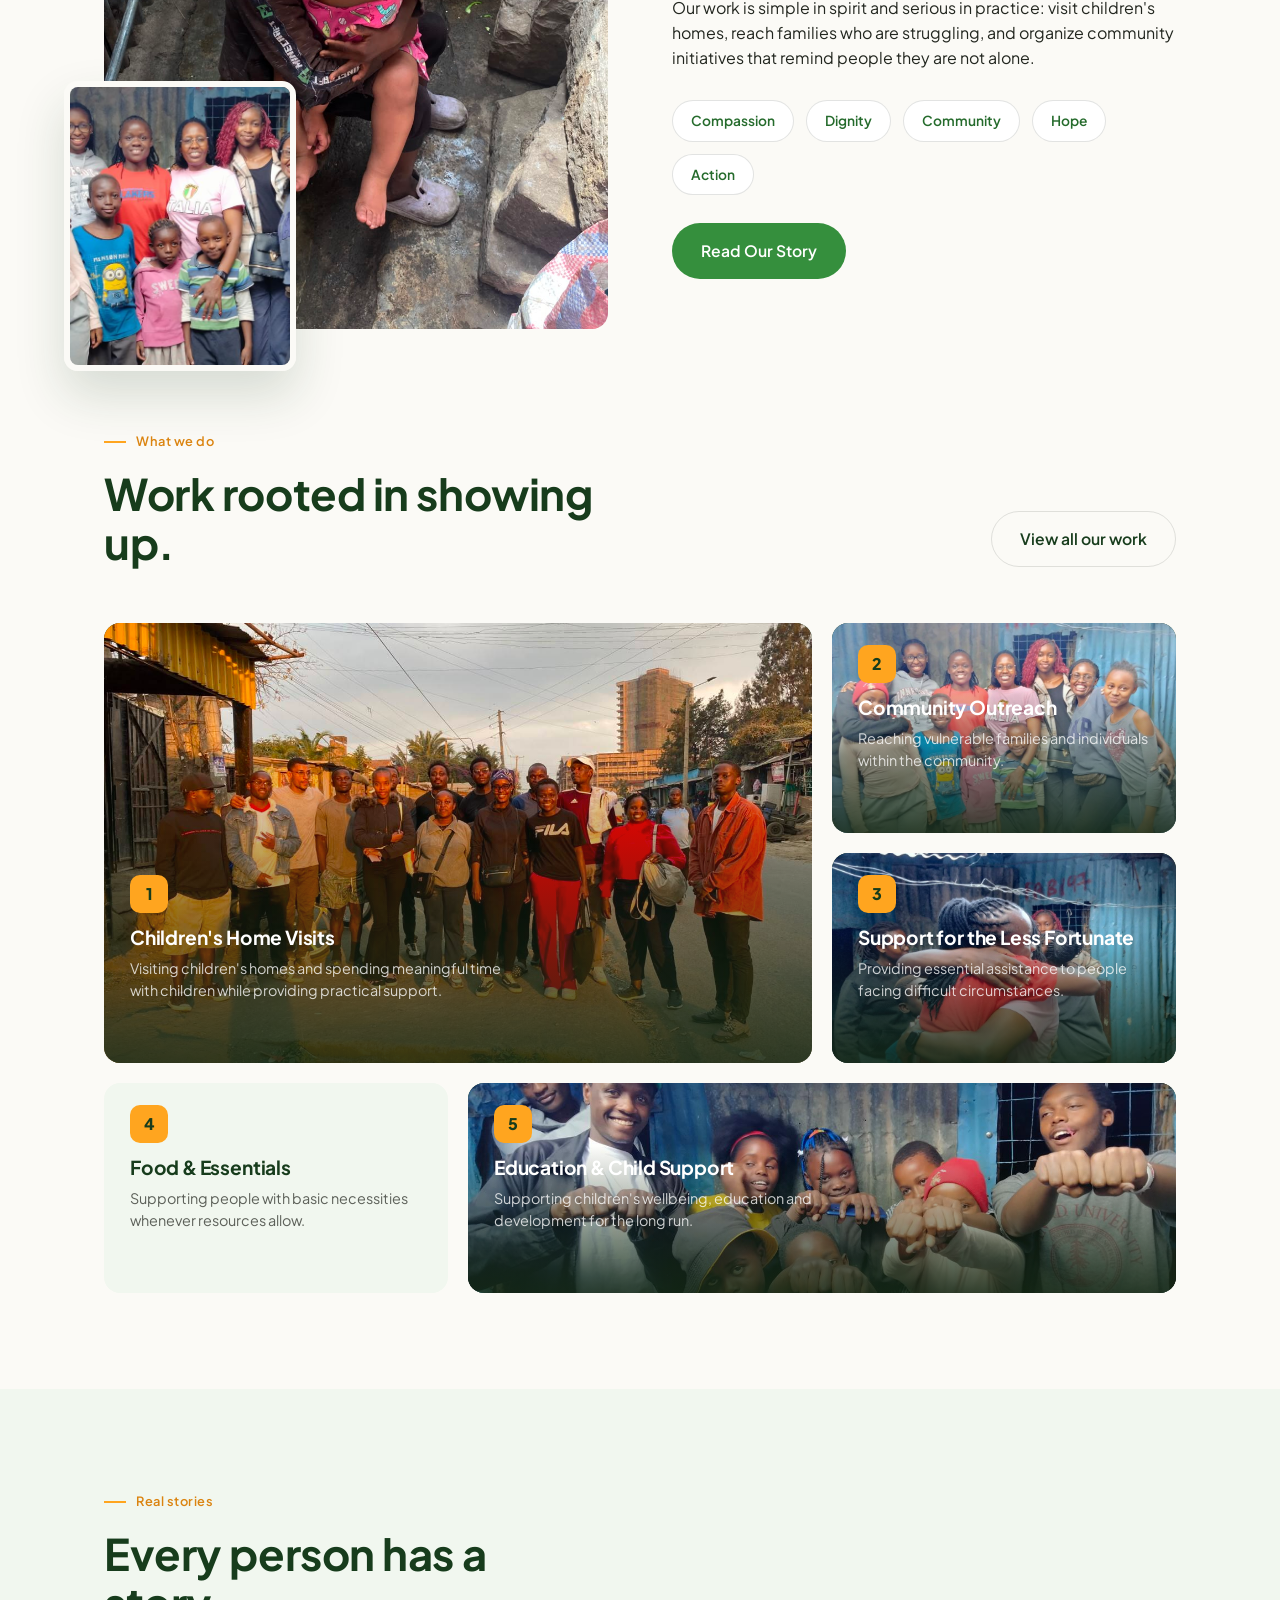
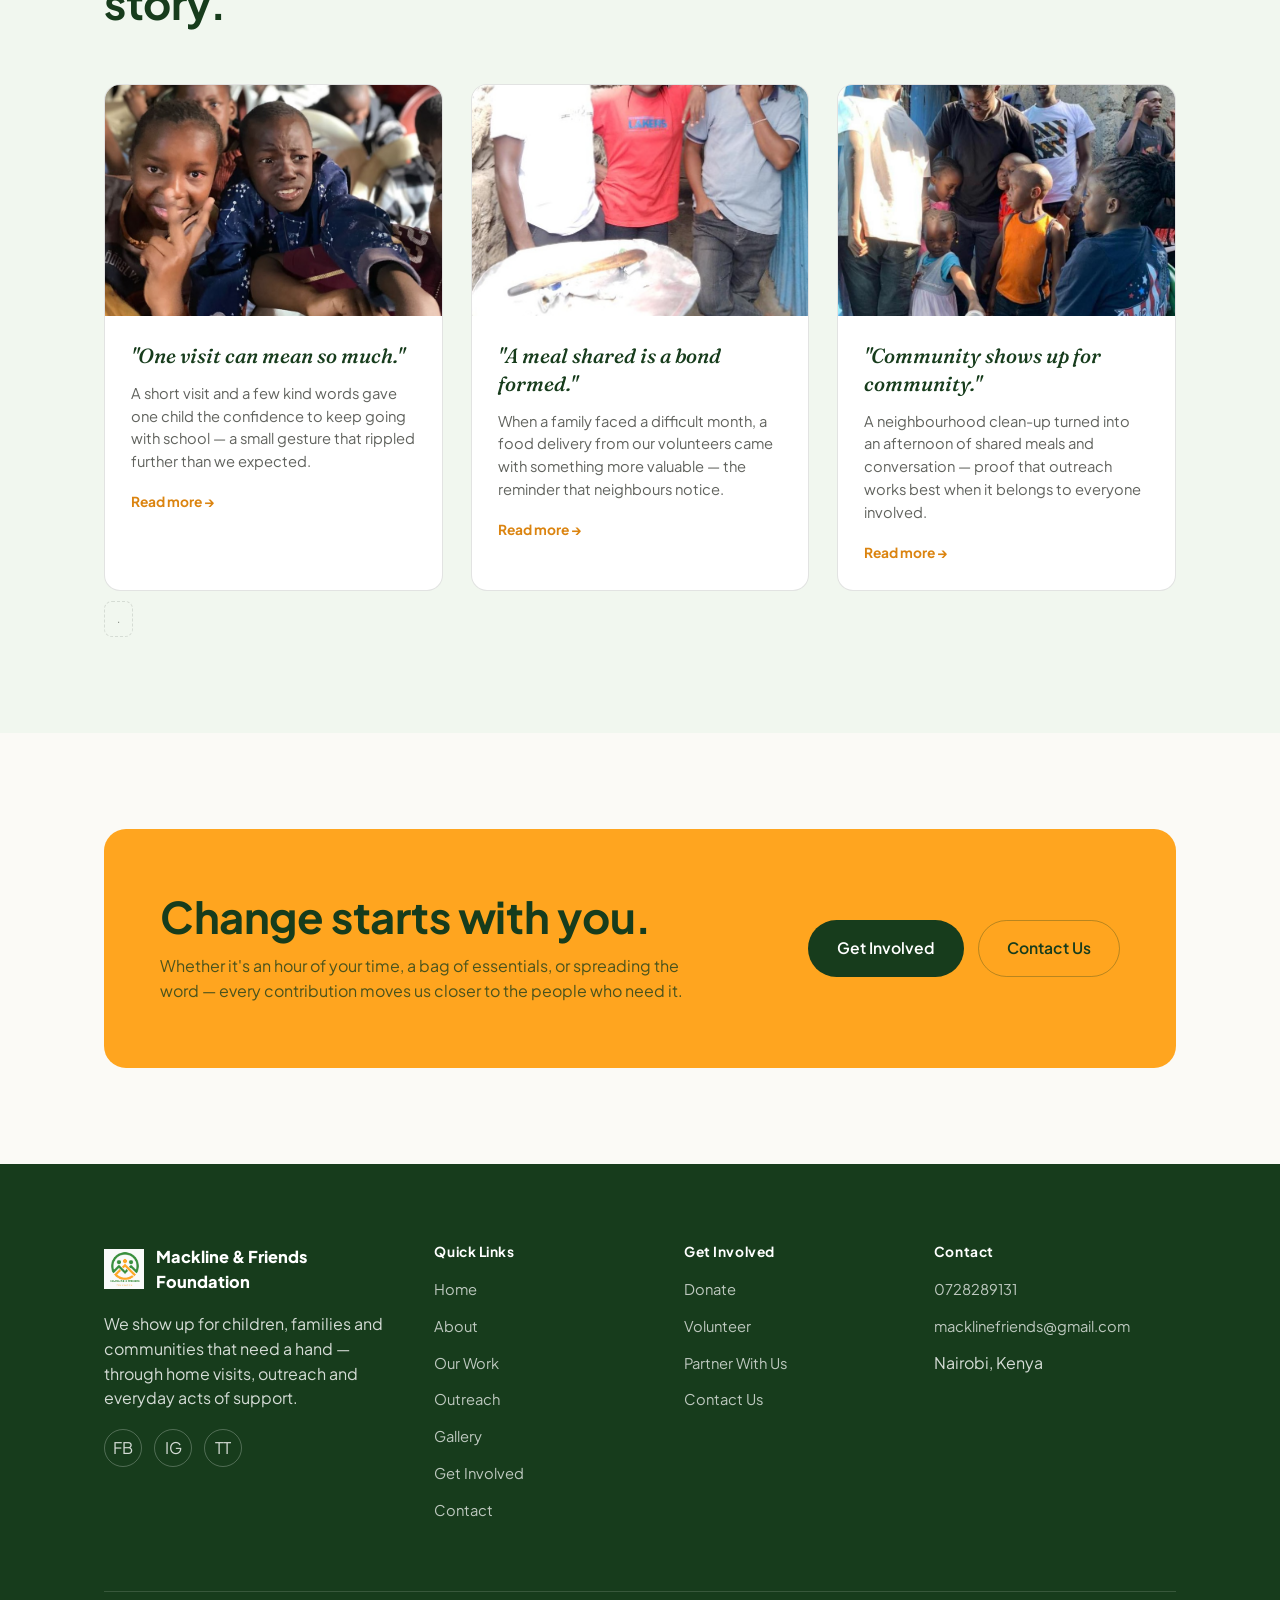
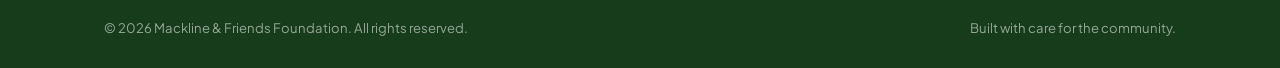
==== commit 854fcb5a: "Add files via upload" ====
--- a/index.html
+++ b/index.html
@@ -269,7 +269,7 @@
 <div class="footer-col">
 <h4>Contact</h4>
 <ul>
-<li><a href="tel:+254700000000">+254 700 000 000</a></li>
+<li><a href="tel:0728289131">0728289131</a></li>
 <li><a href="mailto:macklinefriends@gmail.com">macklinefriends@gmail.com</a></li>
 <li>Nairobi, Kenya</li>
 </ul>
